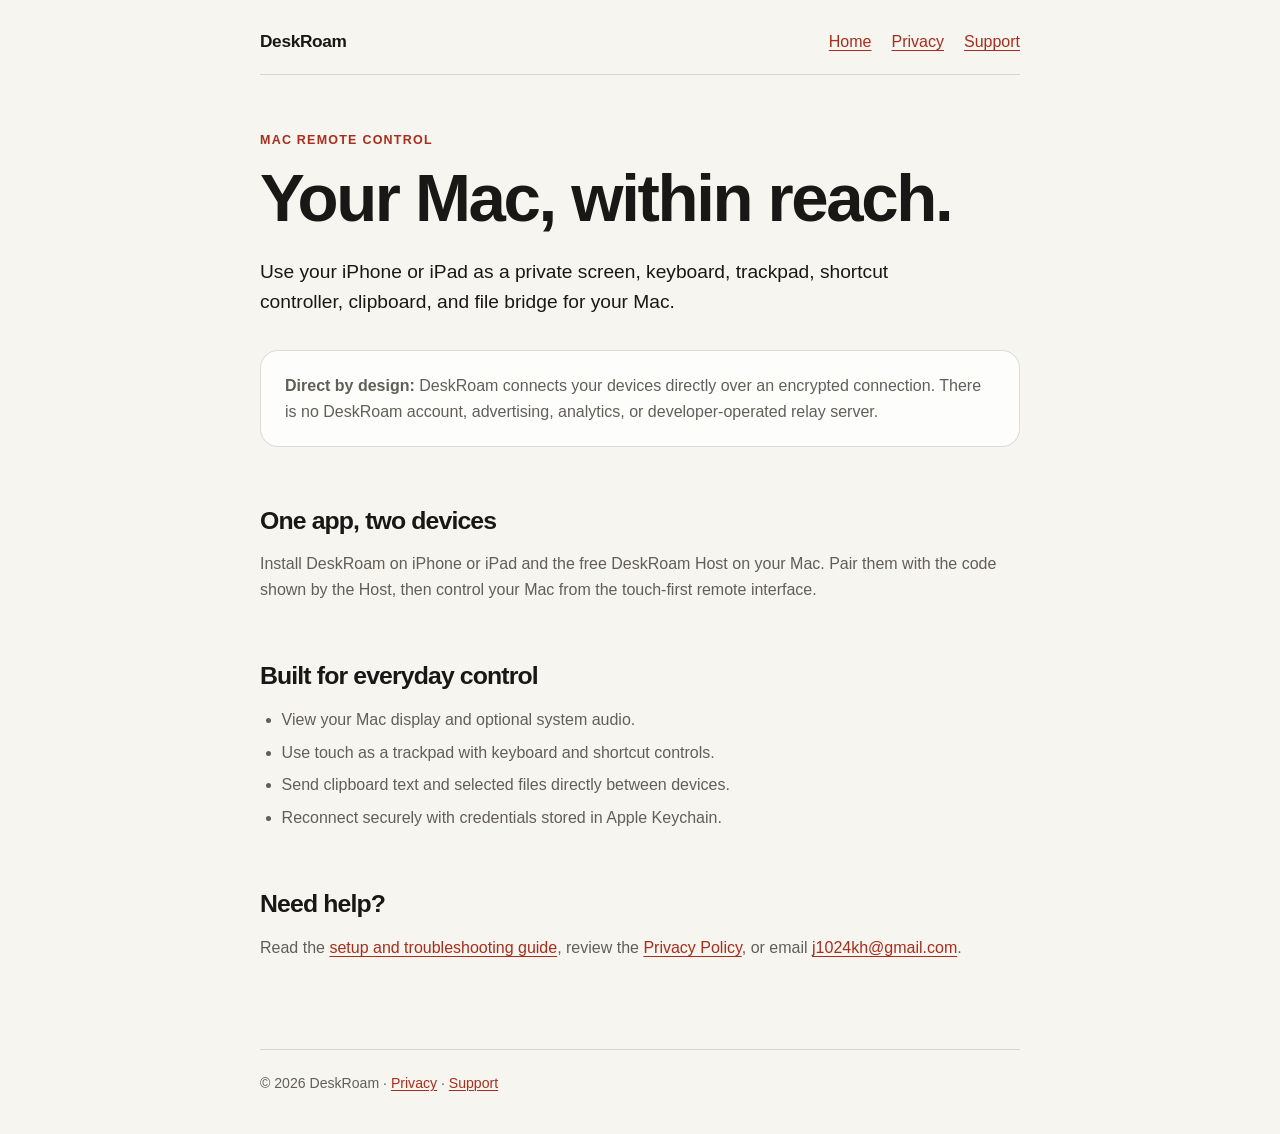
==== index.html @ 56e79dbc "Publish DeskRoam support and privacy pages" ====
<!doctype html>
<html lang="en">
<head>
  <meta charset="utf-8">
  <meta name="viewport" content="width=device-width, initial-scale=1">
  <meta name="description" content="DeskRoam turns your iPhone or iPad into a private remote screen, keyboard, and trackpad for your Mac.">
  <title>DeskRoam — Your Mac, within reach</title>
  <link rel="stylesheet" href="assets/site.css">
</head>
<body>
  <header class="site-header">
    <a class="brand" aria-current="page" href="index.html">DeskRoam</a>
    <nav aria-label="Site navigation">
      <a aria-current="page" href="index.html">Home</a>
      <a href="privacy.html">Privacy</a>
      <a href="support.html">Support</a>
    </nav>
  </header>

  <main>
    <p class="eyebrow">Mac remote control</p>
    <h1>Your Mac, within reach.</h1>
    <p class="lede">Use your iPhone or iPad as a private screen, keyboard, trackpad, shortcut controller, clipboard, and file bridge for your Mac.</p>

    <div class="summary">
      <p><strong>Direct by design:</strong> DeskRoam connects your devices directly over an encrypted connection. There is no DeskRoam account, advertising, analytics, or developer-operated relay server.</p>
    </div>

    <h2>One app, two devices</h2>
    <p>Install DeskRoam on iPhone or iPad and the free DeskRoam Host on your Mac. Pair them with the code shown by the Host, then control your Mac from the touch-first remote interface.</p>

    <h2>Built for everyday control</h2>
    <ul>
      <li>View your Mac display and optional system audio.</li>
      <li>Use touch as a trackpad with keyboard and shortcut controls.</li>
      <li>Send clipboard text and selected files directly between devices.</li>
      <li>Reconnect securely with credentials stored in Apple Keychain.</li>
    </ul>

    <h2>Need help?</h2>
    <p>Read the <a href="support.html">setup and troubleshooting guide</a>, review the <a href="privacy.html">Privacy Policy</a>, or email <a href="mailto:j1024kh@gmail.com">j1024kh@gmail.com</a>.</p>
  </main>

  <footer class="site-footer">© 2026 DeskRoam · <a href="privacy.html">Privacy</a> · <a href="support.html">Support</a></footer>
</body>
</html>
---- assets/site.css ----
:root {
  color-scheme: light dark;
  --background: #f7f5ef;
  --surface: rgba(255, 255, 255, 0.78);
  --text: #191816;
  --muted: #625f58;
  --line: rgba(25, 24, 22, 0.14);
  --accent: #d24835;
  --accent-strong: #a92d1d;
  --notice: #fff1c7;
  --notice-text: #5f4300;
  --content-width: 760px;
  font-family: -apple-system, BlinkMacSystemFont, "SF Pro Text", "Segoe UI", sans-serif;
}

* {
  box-sizing: border-box;
}

html {
  background: var(--background);
  line-height: 1.6;
  -webkit-text-size-adjust: 100%;
}

body {
  color: var(--text);
  margin: 0;
}

a {
  color: var(--accent-strong);
  text-decoration-thickness: 0.08em;
  text-underline-offset: 0.16em;
}

a:hover {
  color: var(--accent);
}

a:focus-visible {
  border-radius: 3px;
  outline: 3px solid color-mix(in srgb, var(--accent), transparent 55%);
  outline-offset: 3px;
}

.site-header,
main,
.site-footer {
  margin-inline: auto;
  max-width: var(--content-width);
  width: calc(100% - 40px);
}

.site-header {
  align-items: center;
  border-bottom: 1px solid var(--line);
  display: flex;
  justify-content: space-between;
  padding-block: 28px 18px;
}

.brand {
  color: var(--text);
  font-size: 1.08rem;
  font-weight: 750;
  letter-spacing: -0.02em;
  text-decoration: none;
}

nav {
  display: flex;
  gap: 20px;
}

main {
  padding-block: 56px 72px;
}

.eyebrow {
  color: var(--accent-strong);
  font-size: 0.78rem;
  font-weight: 760;
  letter-spacing: 0.1em;
  margin: 0 0 8px;
  text-transform: uppercase;
}

h1,
h2 {
  letter-spacing: -0.035em;
  line-height: 1.16;
}

h1 {
  font-size: clamp(2.35rem, 8vw, 4.2rem);
  margin: 0;
}

h2 {
  font-size: 1.55rem;
  margin: 2.4em 0 0.6em;
}

h3 {
  font-size: 1.05rem;
  margin: 1.6em 0 0.3em;
}

p,
li {
  color: var(--muted);
}

.lede {
  color: var(--text);
  font-size: 1.2rem;
  margin: 20px 0 12px;
  max-width: 650px;
}

.updated {
  color: var(--muted);
  font-size: 0.9rem;
  margin-top: 8px;
}

.summary,
.notice {
  border: 1px solid var(--line);
  border-radius: 18px;
  margin-block: 32px;
  padding: 22px 24px;
}

.summary {
  background: var(--surface);
}

.summary p,
.notice p {
  margin: 0;
}

.notice {
  background: var(--notice);
  border-color: color-mix(in srgb, var(--notice-text), transparent 70%);
}

.notice,
.notice p,
.notice strong {
  color: var(--notice-text);
}

ul,
ol {
  padding-left: 1.35rem;
}

li + li {
  margin-top: 0.45rem;
}

code {
  background: color-mix(in srgb, var(--text), transparent 92%);
  border-radius: 5px;
  color: var(--text);
  font: 0.9em ui-monospace, "SFMono-Regular", Menlo, monospace;
  padding: 0.12em 0.32em;
}

.site-footer {
  border-top: 1px solid var(--line);
  color: var(--muted);
  font-size: 0.88rem;
  padding-block: 22px 40px;
}

@media (prefers-color-scheme: dark) {
  :root {
    --background: #151412;
    --surface: rgba(255, 255, 255, 0.05);
    --text: #f4f1ea;
    --muted: #bcb7ae;
    --line: rgba(255, 255, 255, 0.15);
    --accent: #ff806b;
    --accent-strong: #ff9d8d;
    --notice: #322b17;
    --notice-text: #f7d979;
  }
}

@media (max-width: 560px) {
  .site-header {
    align-items: flex-start;
    gap: 16px;
  }

  nav {
    flex-direction: column;
    gap: 3px;
    text-align: right;
  }

  main {
    padding-block: 40px 56px;
  }

  .summary,
  .notice {
    border-radius: 14px;
    padding: 18px;
  }
}

@media print {
  :root {
    color-scheme: light;
  }

  .site-header,
  main,
  .site-footer {
    max-width: none;
    width: 100%;
  }

  .site-header nav {
    display: none;
  }
}
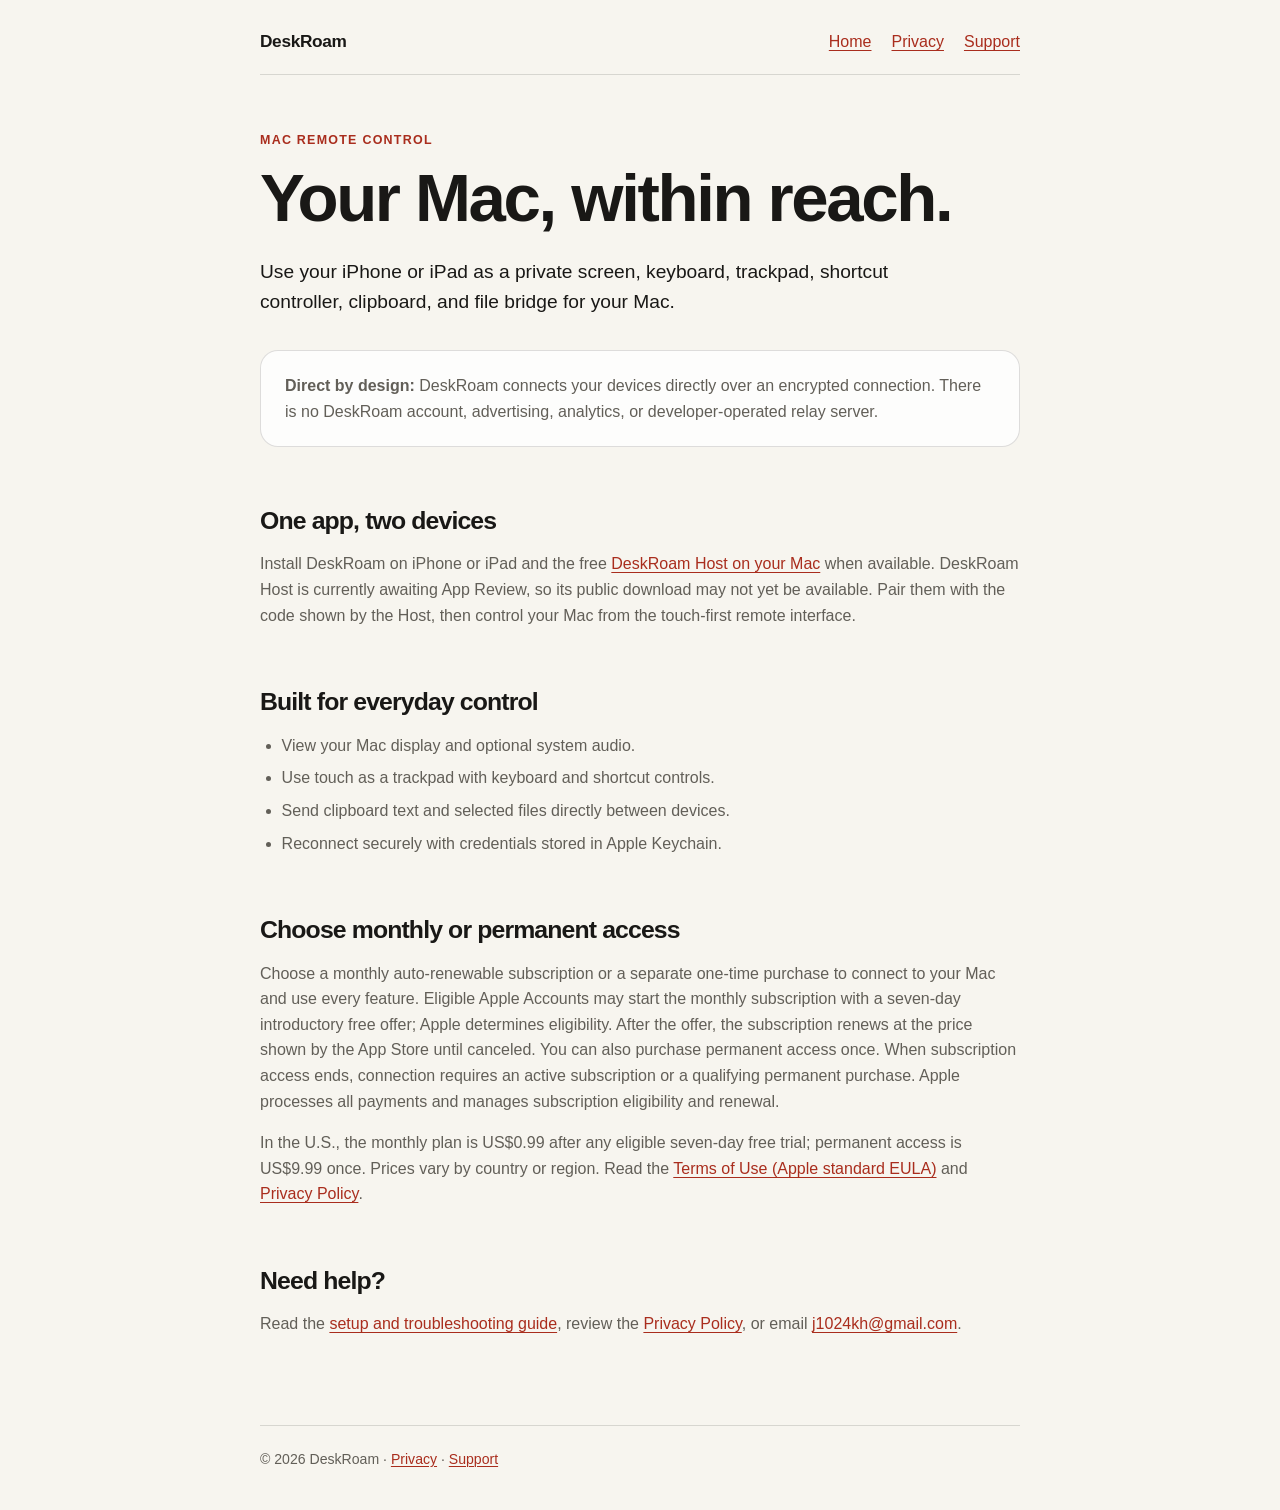
==== commit 9833c31c: "Update subscription disclosures and standard EULA links" ====
--- a/index.html
+++ b/index.html
@@ -27,7 +27,7 @@
     </div>
 
     <h2>One app, two devices</h2>
-    <p>Install DeskRoam on iPhone or iPad and the free DeskRoam Host on your Mac. Pair them with the code shown by the Host, then control your Mac from the touch-first remote interface.</p>
+    <p>Install DeskRoam on iPhone or iPad and the free <a href="https://apps.apple.com/app/id6818920408">DeskRoam Host on your Mac</a> when available. DeskRoam Host is currently awaiting App Review, so its public download may not yet be available. Pair them with the code shown by the Host, then control your Mac from the touch-first remote interface.</p>
 
     <h2>Built for everyday control</h2>
     <ul>
@@ -37,6 +37,11 @@
       <li>Reconnect securely with credentials stored in Apple Keychain.</li>
     </ul>
 
+    <h2>Choose monthly or permanent access</h2>
+    <p>Choose a monthly auto-renewable subscription or a separate one-time purchase to connect to your Mac and use every feature. Eligible Apple Accounts may start the monthly subscription with a seven-day introductory free offer; Apple determines eligibility. After the offer, the subscription renews at the price shown by the App Store until canceled. You can also purchase permanent access once. When subscription access ends, connection requires an active subscription or a qualifying permanent purchase. Apple processes all payments and manages subscription eligibility and renewal.</p>
+
+    <p>In the U.S., the monthly plan is US$0.99 after any eligible seven-day free trial; permanent access is US$9.99 once. Prices vary by country or region. Read the <a href="https://www.apple.com/legal/internet-services/itunes/dev/stdeula/">Terms of Use (Apple standard EULA)</a> and <a href="privacy.html">Privacy Policy</a>.</p>
+
     <h2>Need help?</h2>
     <p>Read the <a href="support.html">setup and troubleshooting guide</a>, review the <a href="privacy.html">Privacy Policy</a>, or email <a href="mailto:j1024kh@gmail.com">j1024kh@gmail.com</a>.</p>
   </main>
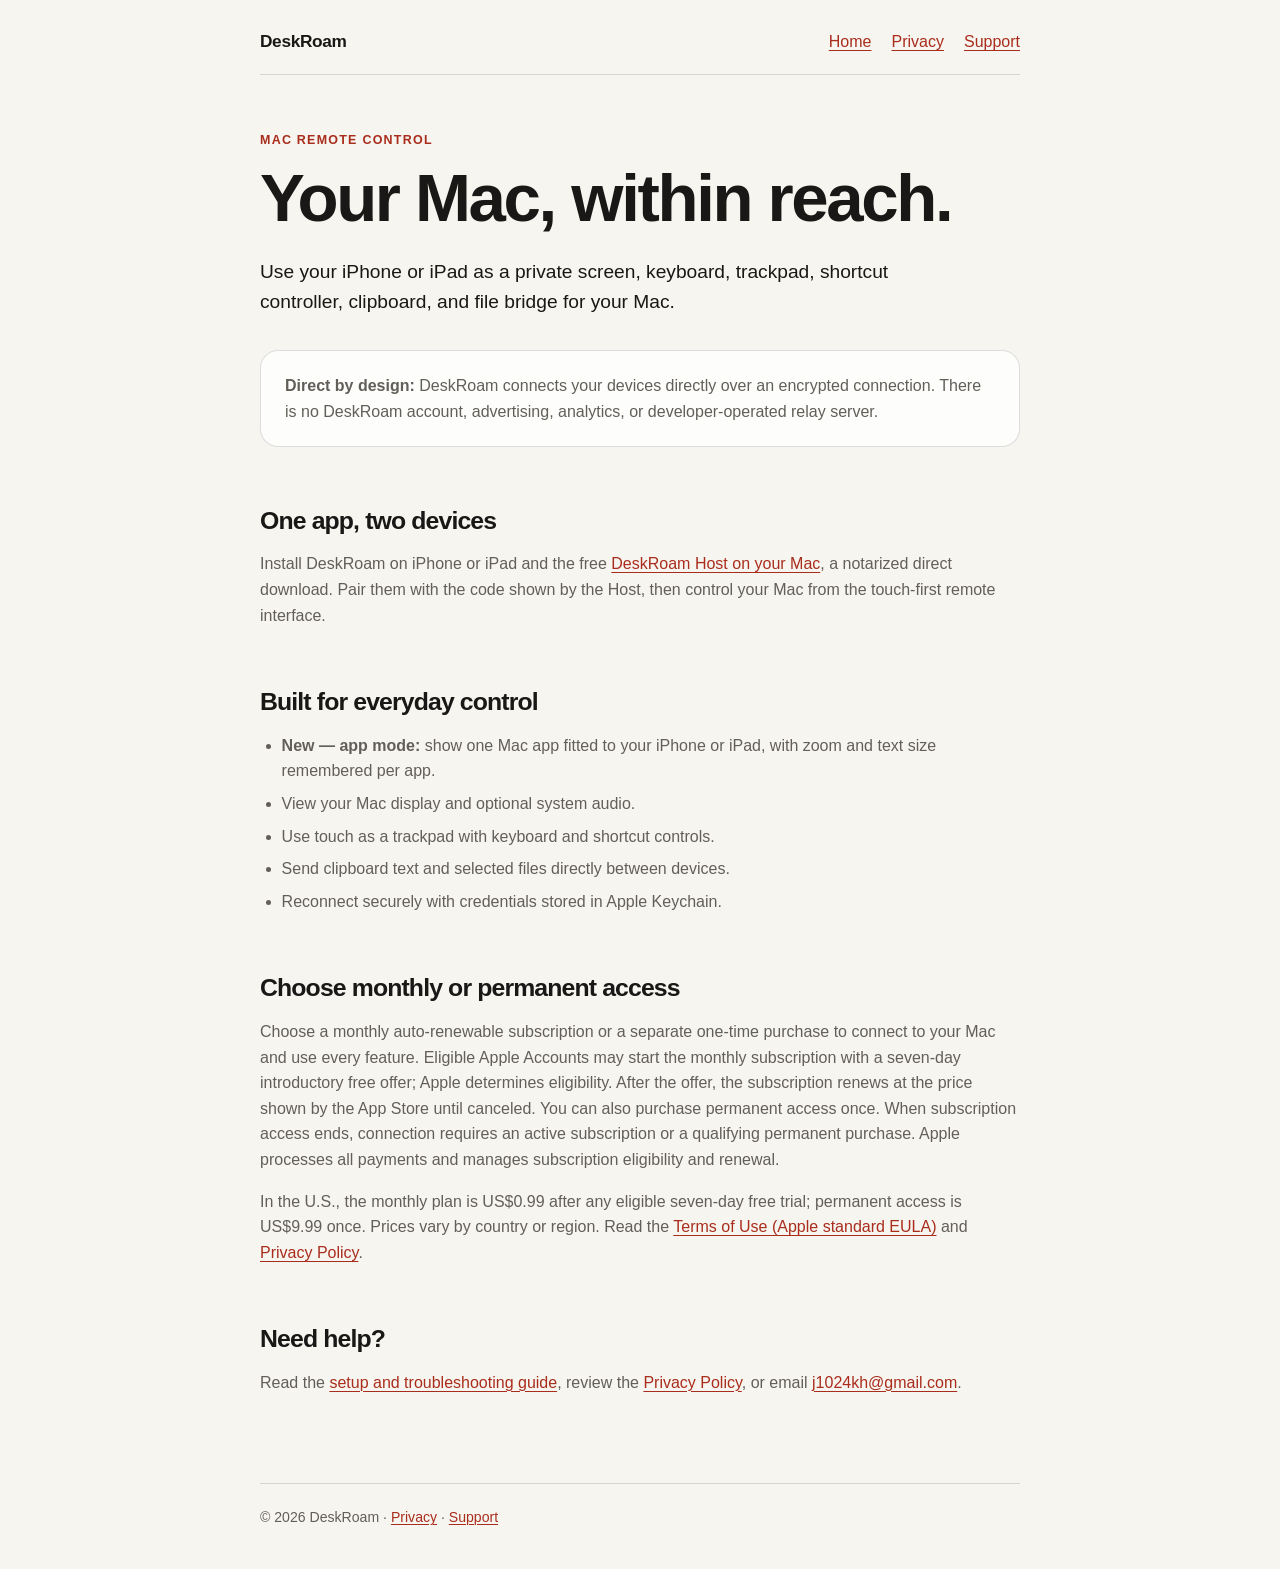
==== commit 1d363823: "Update DeskRoam Host 1.1 direct download and support pages" ====
--- a/index.html
+++ b/index.html
@@ -27,10 +27,11 @@
     </div>
 
     <h2>One app, two devices</h2>
-    <p>Install DeskRoam on iPhone or iPad and the free <a href="https://apps.apple.com/app/id6818920408">DeskRoam Host on your Mac</a> when available. DeskRoam Host is currently awaiting App Review, so its public download may not yet be available. Pair them with the code shown by the Host, then control your Mac from the touch-first remote interface.</p>
+    <p>Install DeskRoam on iPhone or iPad and the free <a href="host.html">DeskRoam Host on your Mac</a>, a notarized direct download. Pair them with the code shown by the Host, then control your Mac from the touch-first remote interface.</p>
 
     <h2>Built for everyday control</h2>
     <ul>
+      <li><strong>New — app mode:</strong> show one Mac app fitted to your iPhone or iPad, with zoom and text size remembered per app.</li>
       <li>View your Mac display and optional system audio.</li>
       <li>Use touch as a trackpad with keyboard and shortcut controls.</li>
       <li>Send clipboard text and selected files directly between devices.</li>
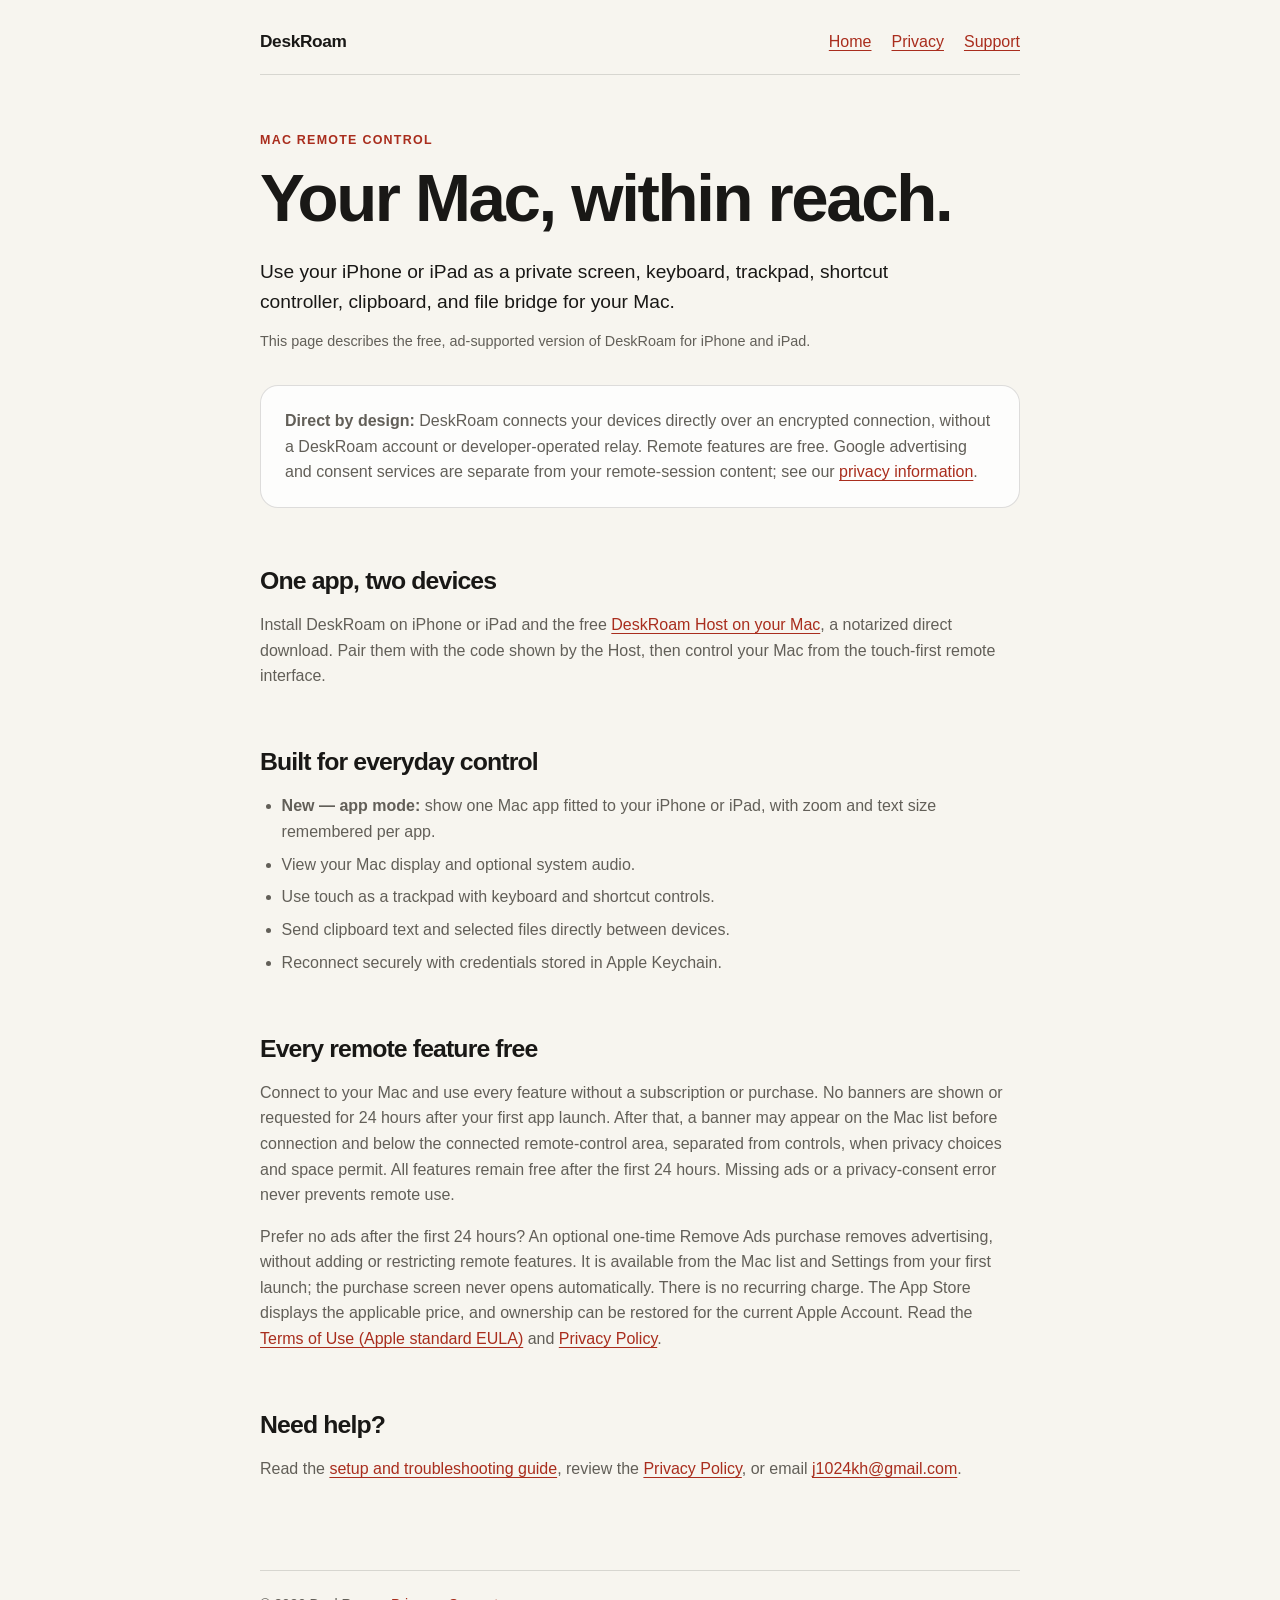
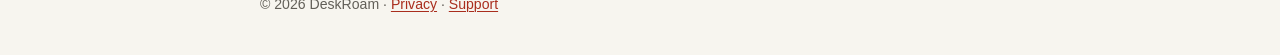
==== commit 01accf89: "Update public guidance for free ad-supported DeskRoam" ====
--- a/index.html
+++ b/index.html
@@ -12,7 +12,7 @@
     <a class="brand" aria-current="page" href="index.html">DeskRoam</a>
     <nav aria-label="Site navigation">
       <a aria-current="page" href="index.html">Home</a>
-      <a href="privacy.html">Privacy</a>
+      <a href="privacy-ad-supported.html">Privacy</a>
       <a href="support.html">Support</a>
     </nav>
   </header>
@@ -21,9 +21,10 @@
     <p class="eyebrow">Mac remote control</p>
     <h1>Your Mac, within reach.</h1>
     <p class="lede">Use your iPhone or iPad as a private screen, keyboard, trackpad, shortcut controller, clipboard, and file bridge for your Mac.</p>
+    <p class="updated">This page describes the free, ad-supported version of DeskRoam for iPhone and iPad.</p>
 
     <div class="summary">
-      <p><strong>Direct by design:</strong> DeskRoam connects your devices directly over an encrypted connection. There is no DeskRoam account, advertising, analytics, or developer-operated relay server.</p>
+      <p><strong>Direct by design:</strong> DeskRoam connects your devices directly over an encrypted connection, without a DeskRoam account or developer-operated relay. Remote features are free. Google advertising and consent services are separate from your remote-session content; see our <a href="privacy-ad-supported.html">privacy information</a>.</p>
     </div>
 
     <h2>One app, two devices</h2>
@@ -38,15 +39,15 @@
       <li>Reconnect securely with credentials stored in Apple Keychain.</li>
     </ul>
 
-    <h2>Choose monthly or permanent access</h2>
-    <p>Choose a monthly auto-renewable subscription or a separate one-time purchase to connect to your Mac and use every feature. Eligible Apple Accounts may start the monthly subscription with a seven-day introductory free offer; Apple determines eligibility. After the offer, the subscription renews at the price shown by the App Store until canceled. You can also purchase permanent access once. When subscription access ends, connection requires an active subscription or a qualifying permanent purchase. Apple processes all payments and manages subscription eligibility and renewal.</p>
+    <h2>Every remote feature free</h2>
+    <p>Connect to your Mac and use every feature without a subscription or purchase. No banners are shown or requested for 24 hours after your first app launch. After that, a banner may appear on the Mac list before connection and below the connected remote-control area, separated from controls, when privacy choices and space permit. All features remain free after the first 24 hours. Missing ads or a privacy-consent error never prevents remote use.</p>
 
-    <p>In the U.S., the monthly plan is US$0.99 after any eligible seven-day free trial; permanent access is US$9.99 once. Prices vary by country or region. Read the <a href="https://www.apple.com/legal/internet-services/itunes/dev/stdeula/">Terms of Use (Apple standard EULA)</a> and <a href="privacy.html">Privacy Policy</a>.</p>
+    <p>Prefer no ads after the first 24 hours? An optional one-time Remove Ads purchase removes advertising, without adding or restricting remote features. It is available from the Mac list and Settings from your first launch; the purchase screen never opens automatically. There is no recurring charge. The App Store displays the applicable price, and ownership can be restored for the current Apple Account. Read the <a href="https://www.apple.com/legal/internet-services/itunes/dev/stdeula/">Terms of Use (Apple standard EULA)</a> and <a href="privacy-ad-supported.html">Privacy Policy</a>.</p>
 
     <h2>Need help?</h2>
-    <p>Read the <a href="support.html">setup and troubleshooting guide</a>, review the <a href="privacy.html">Privacy Policy</a>, or email <a href="mailto:j1024kh@gmail.com">j1024kh@gmail.com</a>.</p>
+    <p>Read the <a href="support.html">setup and troubleshooting guide</a>, review the <a href="privacy-ad-supported.html">Privacy Policy</a>, or email <a href="mailto:j1024kh@gmail.com">j1024kh@gmail.com</a>.</p>
   </main>
 
-  <footer class="site-footer">© 2026 DeskRoam · <a href="privacy.html">Privacy</a> · <a href="support.html">Support</a></footer>
+  <footer class="site-footer">© 2026 DeskRoam · <a href="privacy-ad-supported.html">Privacy</a> · <a href="support.html">Support</a></footer>
 </body>
 </html>
